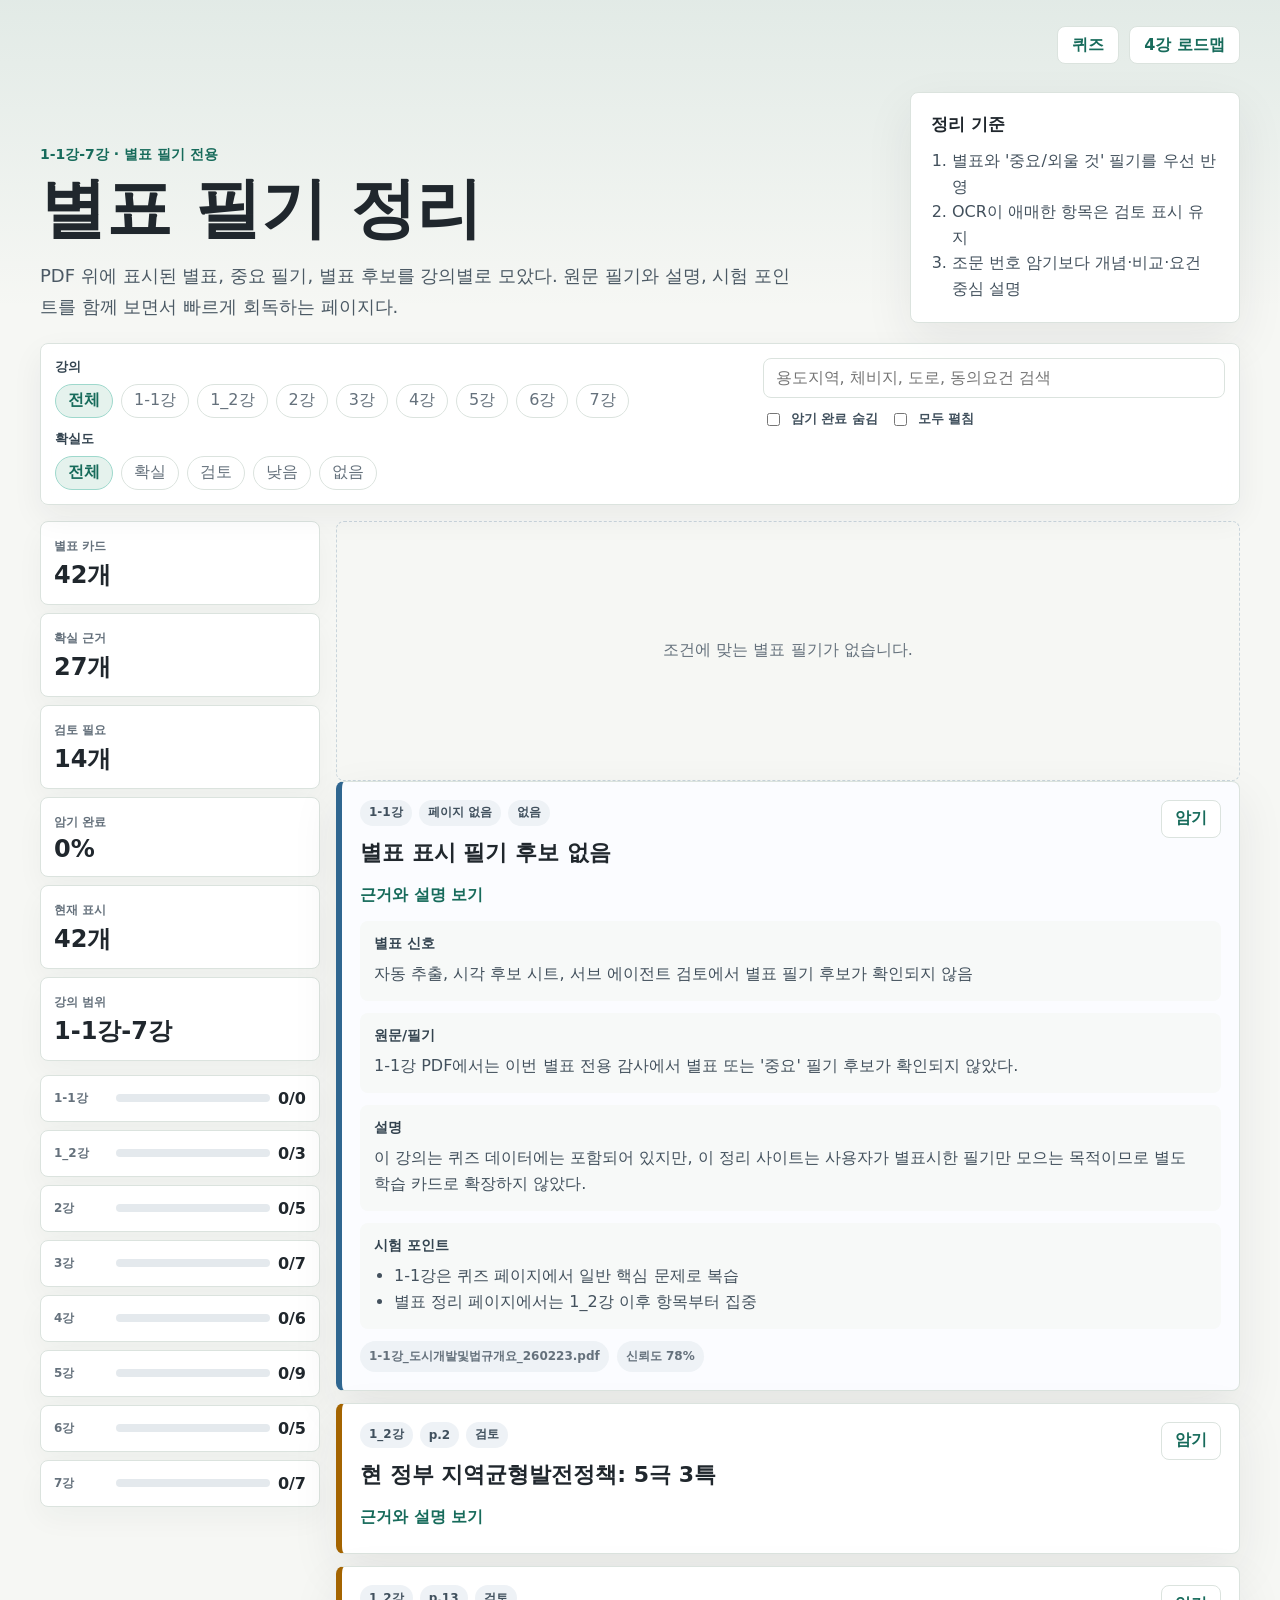
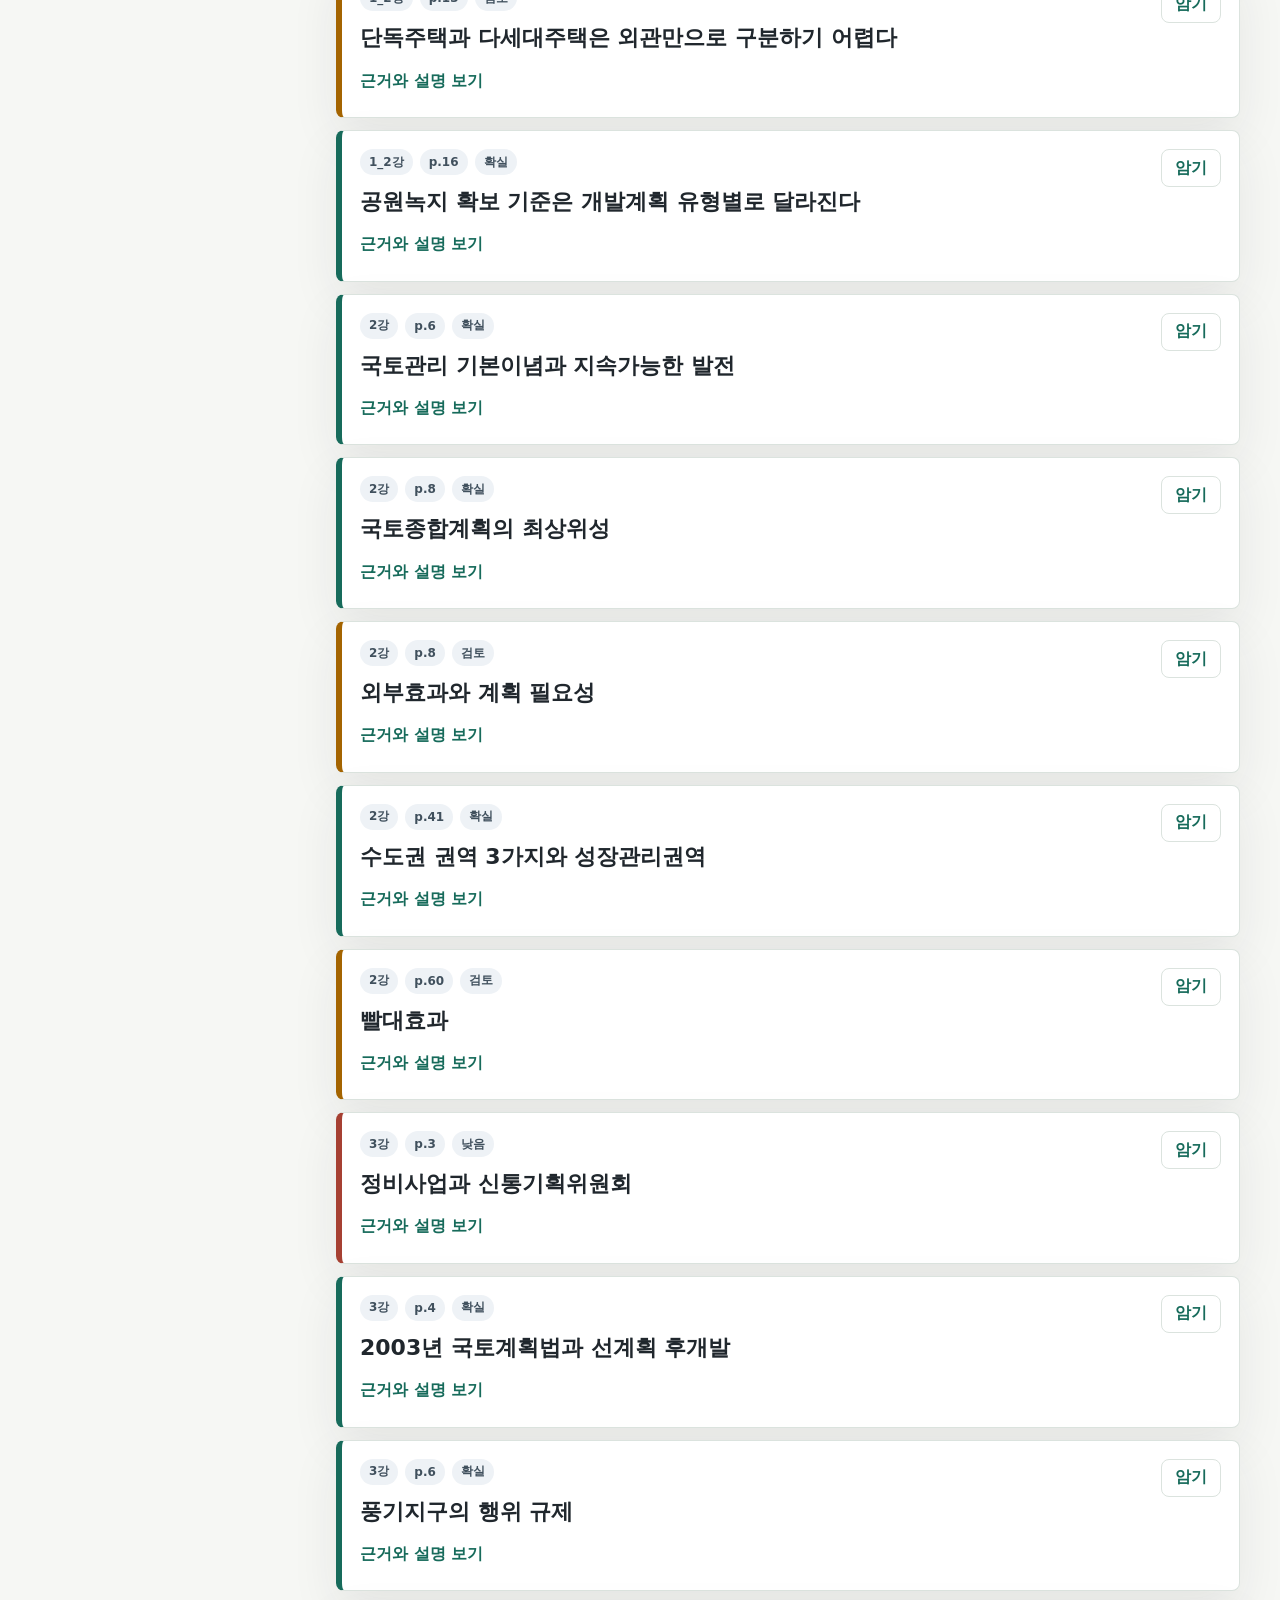
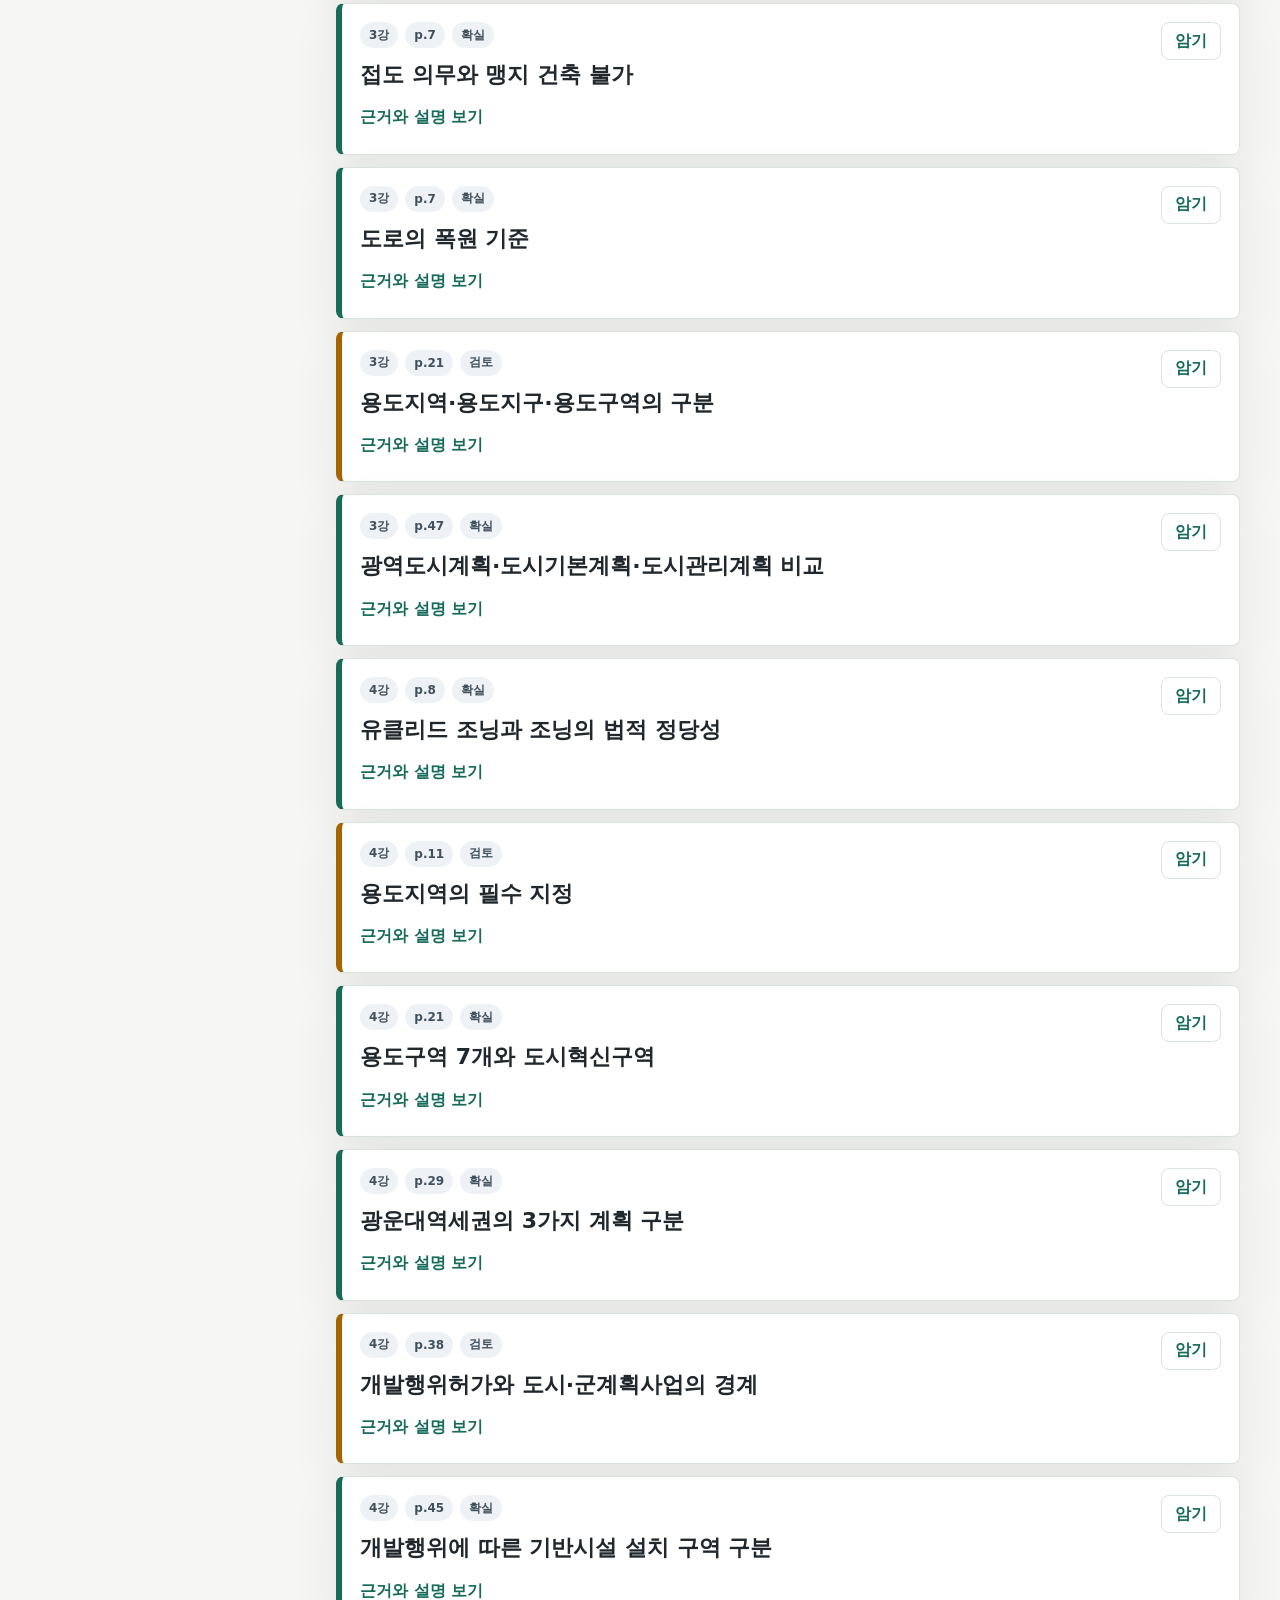
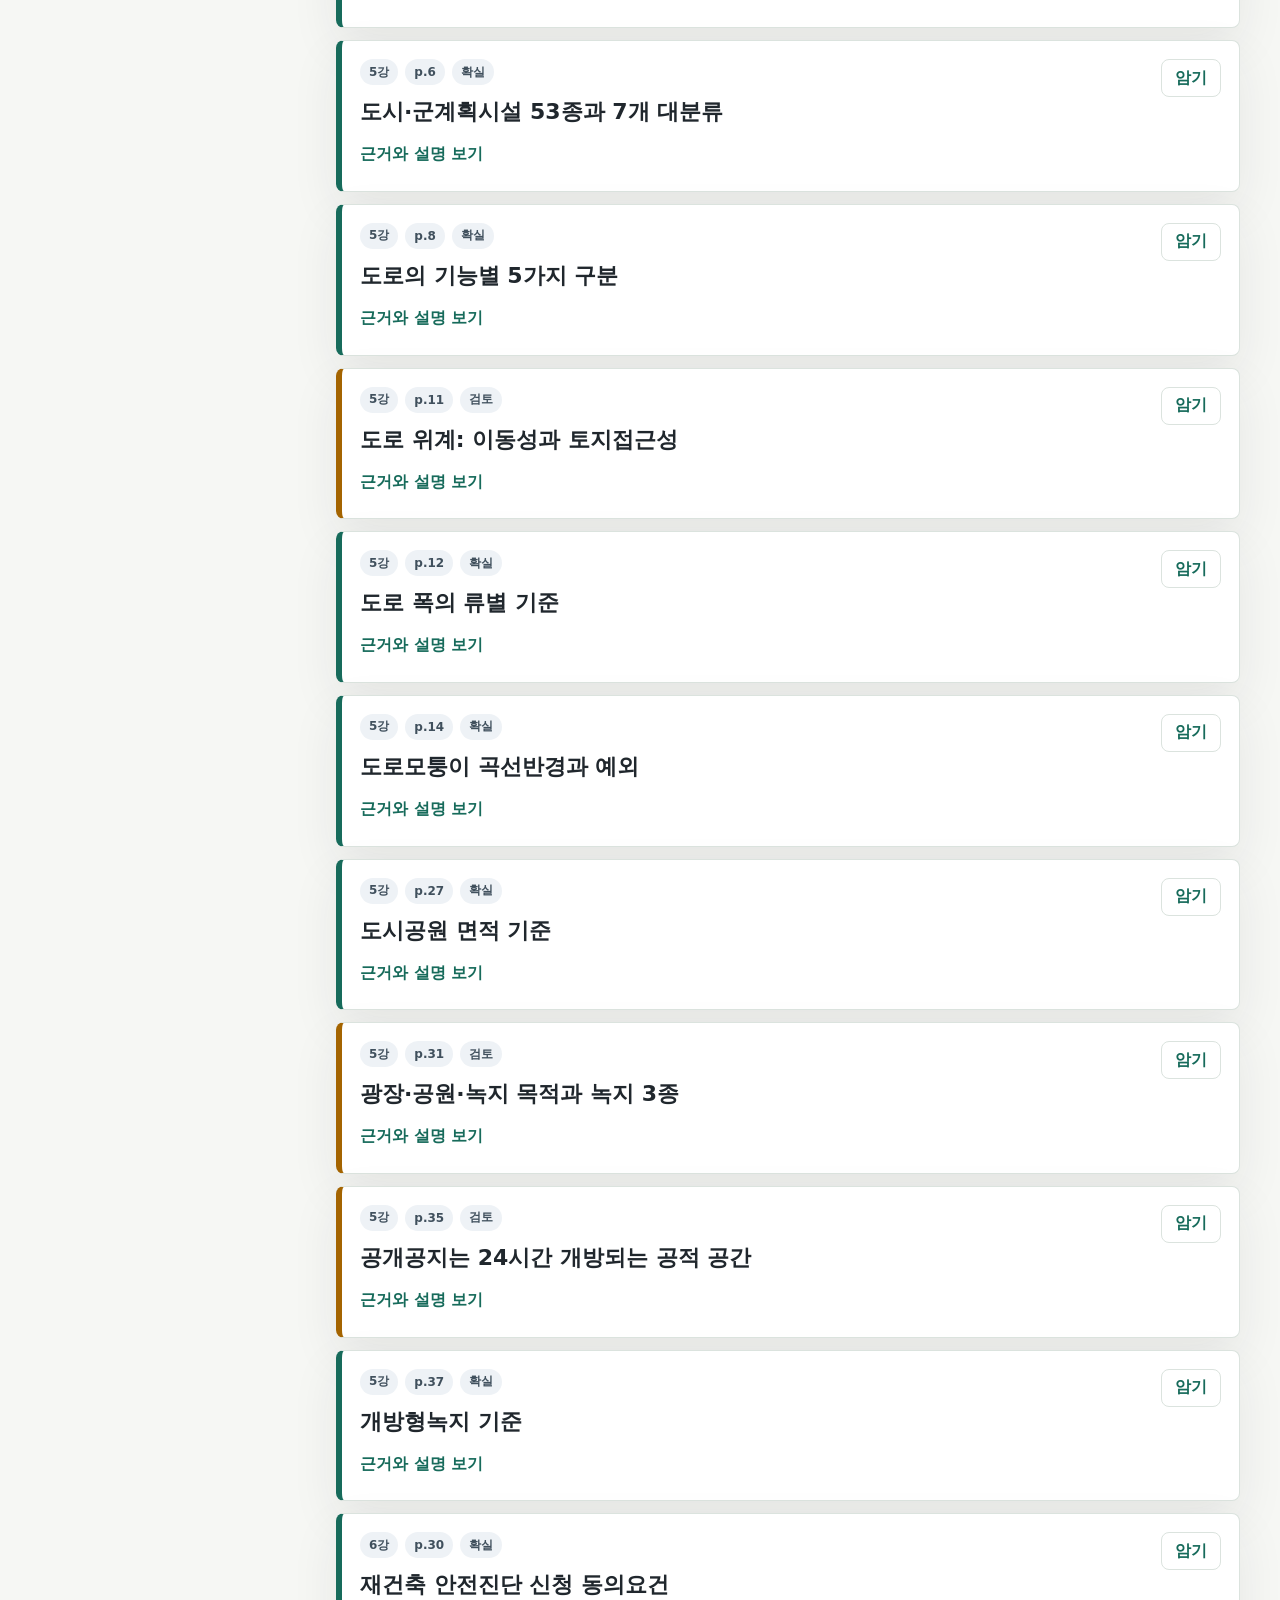
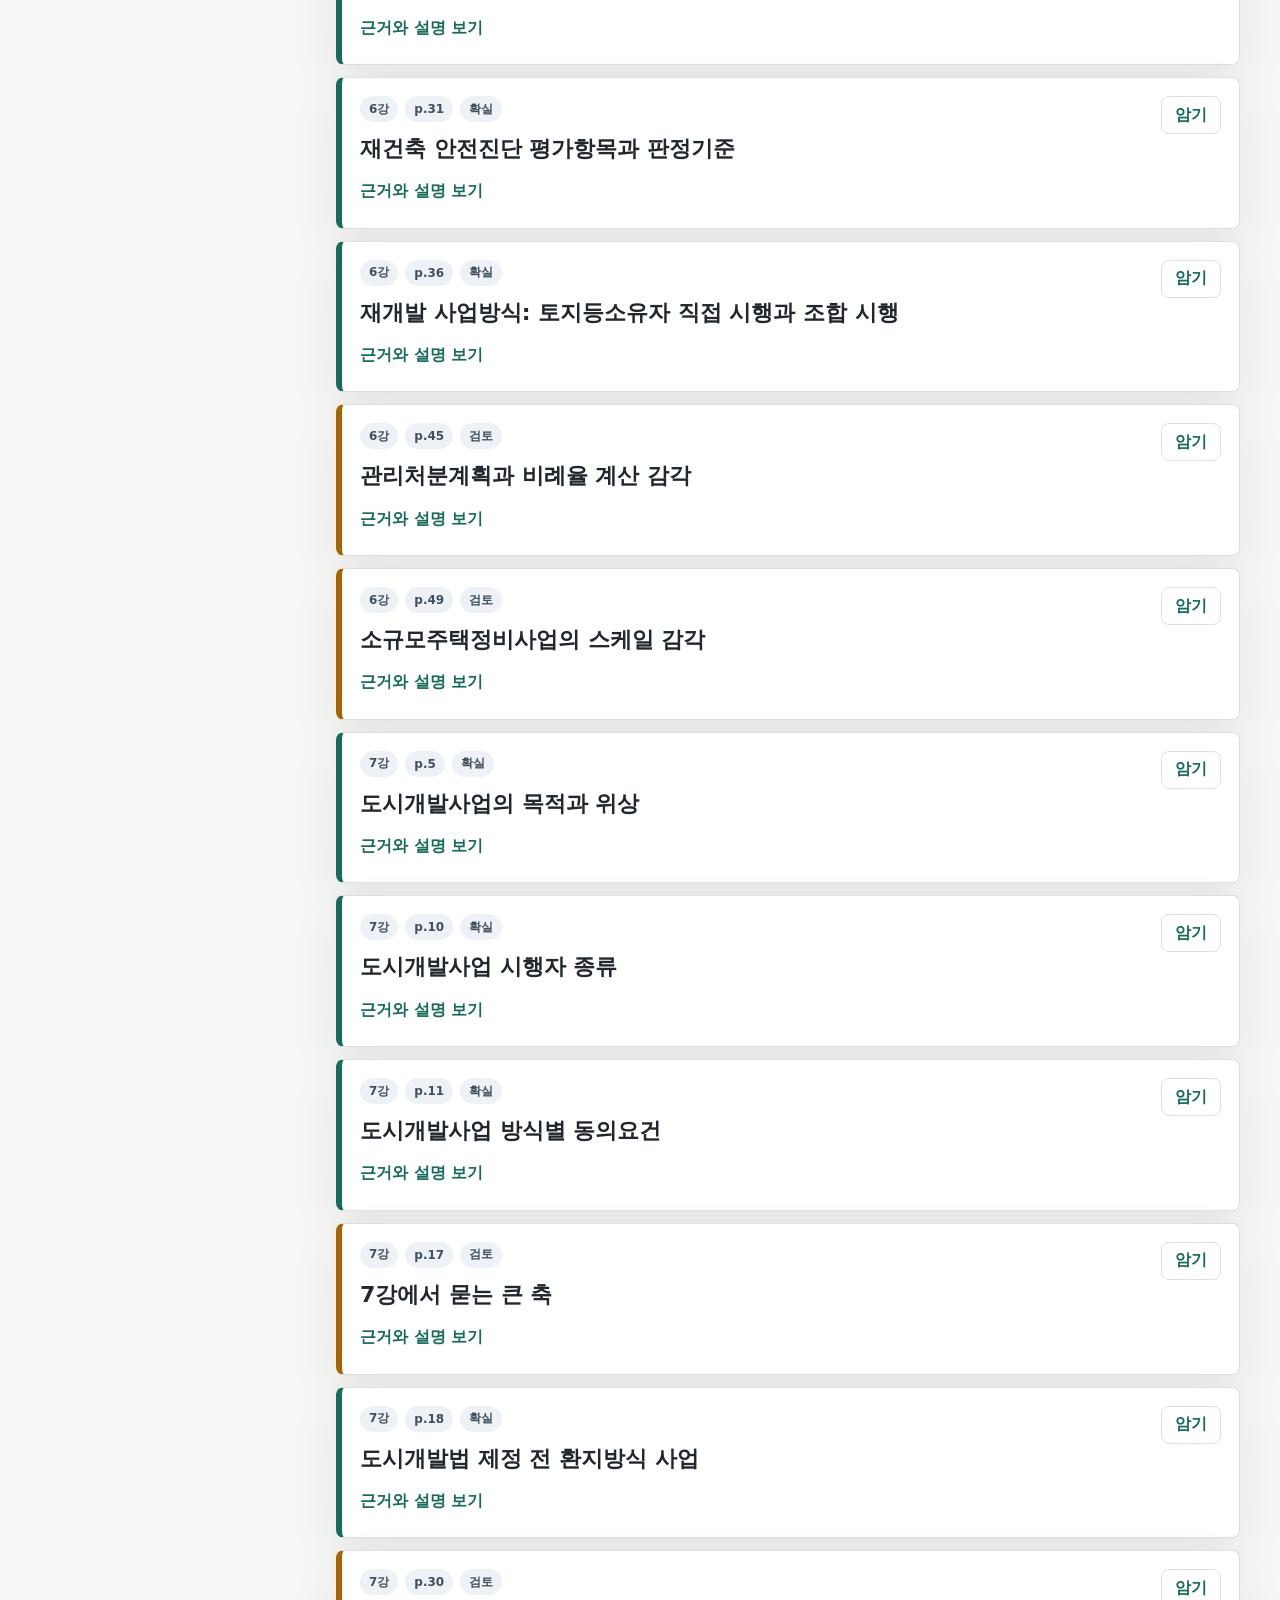
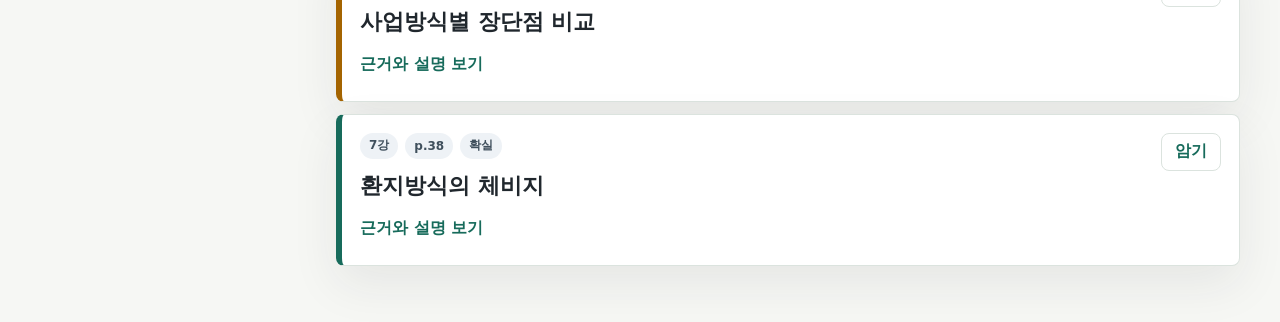
==== star-notes.html @ f8c55ee4 "Add star note study site" ====
<!doctype html>
<html lang="ko">
  <head>
    <meta charset="utf-8" />
    <meta name="viewport" content="width=device-width, initial-scale=1" />
    <title>별표 필기 정리 · 도시개발및법규</title>
    <link rel="stylesheet" href="star-notes.css" />
    <script defer src="star-notes-data.js"></script>
    <script defer src="star-notes.js"></script>
  </head>
  <body>
    <main class="page-shell">
      <nav class="top-links" aria-label="페이지 이동">
        <a href="index.html">퀴즈</a>
        <a href="lecture4-roadmap.html">4강 로드맵</a>
      </nav>

      <header class="hero">
        <div>
          <p class="eyebrow">1-1강-7강 · 별표 필기 전용</p>
          <h1>별표 필기 정리</h1>
          <p class="lead">
            PDF 위에 표시된 별표, 중요 필기, 별표 후보를 강의별로 모았다. 원문 필기와 설명, 시험 포인트를 함께 보면서 빠르게 회독하는 페이지다.
          </p>
        </div>
        <aside class="hero-card" aria-label="정리 기준">
          <h2>정리 기준</h2>
          <ol>
            <li>별표와 '중요/외울 것' 필기를 우선 반영</li>
            <li>OCR이 애매한 항목은 검토 표시 유지</li>
            <li>조문 번호 암기보다 개념·비교·요건 중심 설명</li>
          </ol>
        </aside>
      </header>

      <section class="toolbar" aria-label="필터">
        <div class="filters">
          <div class="filter-block">
            <span>강의</span>
            <div id="lectureFilters" class="chip-grid"></div>
          </div>
          <div class="filter-block">
            <span>확실도</span>
            <div id="certaintyFilters" class="chip-grid"></div>
          </div>
        </div>
        <div class="tools">
          <input id="searchInput" type="search" placeholder="용도지역, 체비지, 도로, 동의요건 검색" autocomplete="off" />
          <div class="toggles">
            <label><input id="hideDone" type="checkbox" /> 암기 완료 숨김</label>
            <label><input id="openAll" type="checkbox" /> 모두 펼침</label>
          </div>
        </div>
      </section>

      <div class="layout">
        <aside class="side-panel" aria-label="학습 현황">
          <section id="summary" class="summary-grid"></section>
          <section id="lectureStats" class="lecture-stats"></section>
        </aside>

        <section aria-label="별표 필기 목록">
          <div id="emptyState" class="empty-state" hidden>조건에 맞는 별표 필기가 없습니다.</div>
          <div id="notesList" class="notes-list"></div>
        </section>
      </div>
    </main>
  </body>
</html>
---- star-notes.css ----
:root {
  color-scheme: light;
  --bg: #f6f7f4;
  --paper: #ffffff;
  --ink: #20272d;
  --muted: #65717c;
  --line: #dbe3de;
  --green: #176b5b;
  --blue: #2f6690;
  --amber: #a46400;
  --red: #a64032;
  --soft-green: #e5f2ed;
  --soft-blue: #e7f0f7;
  --soft-amber: #fff1d8;
  --soft-red: #fbe7e2;
  --shadow: 0 18px 48px rgba(32, 39, 45, 0.08);
}

* {
  box-sizing: border-box;
}

body {
  margin: 0;
  background:
    linear-gradient(180deg, rgba(23, 107, 91, 0.09), transparent 310px),
    var(--bg);
  color: var(--ink);
  font-family:
    "Pretendard",
    "Noto Sans KR",
    "Segoe UI",
    system-ui,
    sans-serif;
}

button,
input {
  font: inherit;
}

button {
  border: 1px solid var(--line);
  border-radius: 8px;
  background: var(--paper);
  color: var(--ink);
  cursor: pointer;
}

button:hover,
a:hover {
  border-color: var(--green);
}

.page-shell {
  width: min(1200px, calc(100% - 32px));
  margin: 0 auto;
  padding: 26px 0 56px;
}

.top-links {
  display: flex;
  justify-content: flex-end;
  gap: 10px;
  margin-bottom: 28px;
}

.top-links a {
  display: inline-flex;
  align-items: center;
  min-height: 38px;
  padding: 0 14px;
  border: 1px solid var(--line);
  border-radius: 8px;
  background: var(--paper);
  color: var(--green);
  font-weight: 800;
  text-decoration: none;
}

.hero {
  display: grid;
  grid-template-columns: minmax(0, 1fr) 330px;
  gap: 22px;
  align-items: end;
  margin-bottom: 20px;
}

.eyebrow {
  margin: 0 0 10px;
  color: var(--green);
  font-size: 14px;
  font-weight: 900;
}

h1 {
  margin: 0;
  font-size: clamp(34px, 6vw, 66px);
  line-height: 1.05;
  letter-spacing: 0;
}

.lead {
  max-width: 760px;
  margin: 18px 0 0;
  color: #4b5964;
  font-size: 18px;
  line-height: 1.7;
}

.hero-card {
  padding: 20px;
  border: 1px solid var(--line);
  border-radius: 8px;
  background: var(--paper);
  box-shadow: var(--shadow);
}

.hero-card h2 {
  margin: 0 0 12px;
  font-size: 17px;
}

.hero-card ol {
  margin: 0;
  padding-left: 21px;
  color: #43515d;
  line-height: 1.6;
}

.toolbar {
  position: sticky;
  top: 0;
  z-index: 5;
  display: grid;
  grid-template-columns: 1.5fr 1fr;
  gap: 14px;
  padding: 14px;
  border: 1px solid var(--line);
  border-radius: 8px;
  background: rgba(255, 255, 255, 0.92);
  box-shadow: 0 12px 32px rgba(32, 39, 45, 0.06);
  backdrop-filter: blur(12px);
}

.filters {
  display: grid;
  gap: 12px;
}

.filter-block span,
.toggles label {
  display: block;
  margin-bottom: 8px;
  color: #344450;
  font-size: 13px;
  font-weight: 800;
}

.chip-grid {
  display: flex;
  flex-wrap: wrap;
  gap: 8px;
}

.chip {
  min-height: 34px;
  padding: 0 12px;
  border-radius: 999px;
  color: var(--muted);
}

.chip.active {
  color: var(--green);
  border-color: #9ed8cc;
  background: var(--soft-green);
  font-weight: 800;
}

.tools {
  display: grid;
  grid-template-rows: auto auto 1fr;
  gap: 12px;
}

#searchInput {
  width: 100%;
  min-height: 40px;
  padding: 0 12px;
  border: 1px solid var(--line);
  border-radius: 8px;
}

.toggles {
  display: flex;
  flex-wrap: wrap;
  gap: 12px;
}

.toggles label {
  display: inline-flex;
  align-items: center;
  gap: 8px;
  margin: 0;
  color: #40505d;
}

.layout {
  display: grid;
  grid-template-columns: 280px minmax(0, 1fr);
  gap: 16px;
  margin-top: 16px;
}

.side-panel {
  display: grid;
  align-content: start;
  gap: 14px;
}

.summary-grid,
.lecture-stats {
  display: grid;
  gap: 8px;
}

.summary-grid article,
.lecture-row {
  min-width: 0;
  padding: 13px;
  border: 1px solid var(--line);
  border-radius: 8px;
  background: var(--paper);
  box-shadow: 0 12px 28px rgba(32, 39, 45, 0.04);
}

.summary-grid span,
.lecture-row span {
  color: var(--muted);
  font-size: 12px;
  font-weight: 800;
}

.summary-grid strong {
  display: block;
  margin-top: 4px;
  font-size: 24px;
}

.lecture-row {
  display: grid;
  grid-template-columns: 54px 1fr auto;
  align-items: center;
  gap: 8px;
  width: 100%;
  text-align: left;
}

.mini-track {
  height: 8px;
  overflow: hidden;
  border-radius: 999px;
  background: #e4e9ed;
}

.mini-track div {
  height: 100%;
  background: linear-gradient(90deg, var(--green), var(--blue));
}

.notes-list {
  display: grid;
  gap: 12px;
}

.note-card {
  border: 1px solid var(--line);
  border-left: 6px solid var(--green);
  border-radius: 8px;
  background: var(--paper);
  box-shadow: var(--shadow);
}

.note-card.review {
  border-left-color: var(--amber);
}

.note-card.uncertain {
  border-left-color: var(--red);
}

.note-card.none {
  border-left-color: var(--blue);
  background: #fbfcff;
}

.note-card.done {
  opacity: 0.74;
}

.note-head {
  display: grid;
  grid-template-columns: minmax(0, 1fr) auto;
  gap: 14px;
  align-items: start;
  padding: 18px 18px 10px;
}

.meta-line {
  display: flex;
  flex-wrap: wrap;
  gap: 7px;
}

.meta-line span {
  display: inline-flex;
  align-items: center;
  min-height: 26px;
  padding: 0 9px;
  border-radius: 999px;
  background: #eef2f6;
  color: #40505d;
  font-size: 12px;
  font-weight: 800;
}

.note-head h2 {
  margin: 12px 0 0;
  font-size: 22px;
  line-height: 1.35;
  word-break: keep-all;
}

.done-btn {
  min-height: 38px;
  padding: 0 13px;
  color: var(--green);
  font-weight: 800;
}

.done-btn.active {
  border-color: #9ed8cc;
  background: var(--soft-green);
}

details {
  padding: 0 18px 18px;
}

summary {
  display: inline-flex;
  min-height: 36px;
  align-items: center;
  color: var(--green);
  font-weight: 900;
  cursor: pointer;
}

.note-body {
  display: grid;
  gap: 12px;
  margin-top: 8px;
}

.note-body section {
  padding: 14px;
  border-radius: 8px;
  background: #f7f9f8;
}

.note-body h3 {
  margin: 0 0 8px;
  color: #344450;
  font-size: 14px;
}

.note-body p,
.note-body li {
  margin: 0;
  color: #43515d;
  line-height: 1.62;
  word-break: keep-all;
}

.note-body ul {
  margin: 0;
  padding-left: 20px;
}

.note-body footer {
  display: flex;
  flex-wrap: wrap;
  gap: 8px;
  color: var(--muted);
  font-size: 12px;
  font-weight: 800;
}

.note-body footer span {
  padding: 7px 9px;
  border-radius: 999px;
  background: #eef2f6;
}

.empty-state {
  min-height: 260px;
  display: grid;
  place-items: center;
  border: 1px dashed #c9d5dc;
  border-radius: 8px;
  color: var(--muted);
  text-align: center;
}

@media (max-width: 940px) {
  .hero,
  .toolbar,
  .layout {
    grid-template-columns: 1fr;
  }

  .toolbar {
    position: static;
  }

  .side-panel {
    grid-template-columns: 1fr 1fr;
  }
}

@media (max-width: 640px) {
  .page-shell {
    width: min(100% - 20px, 1200px);
    padding-top: 16px;
  }

  .top-links {
    justify-content: flex-start;
    flex-wrap: wrap;
  }

  .side-panel,
  .lecture-row,
  .note-head {
    grid-template-columns: 1fr;
  }

  .note-head h2 {
    font-size: 19px;
  }

  .done-btn {
    width: 100%;
  }
}
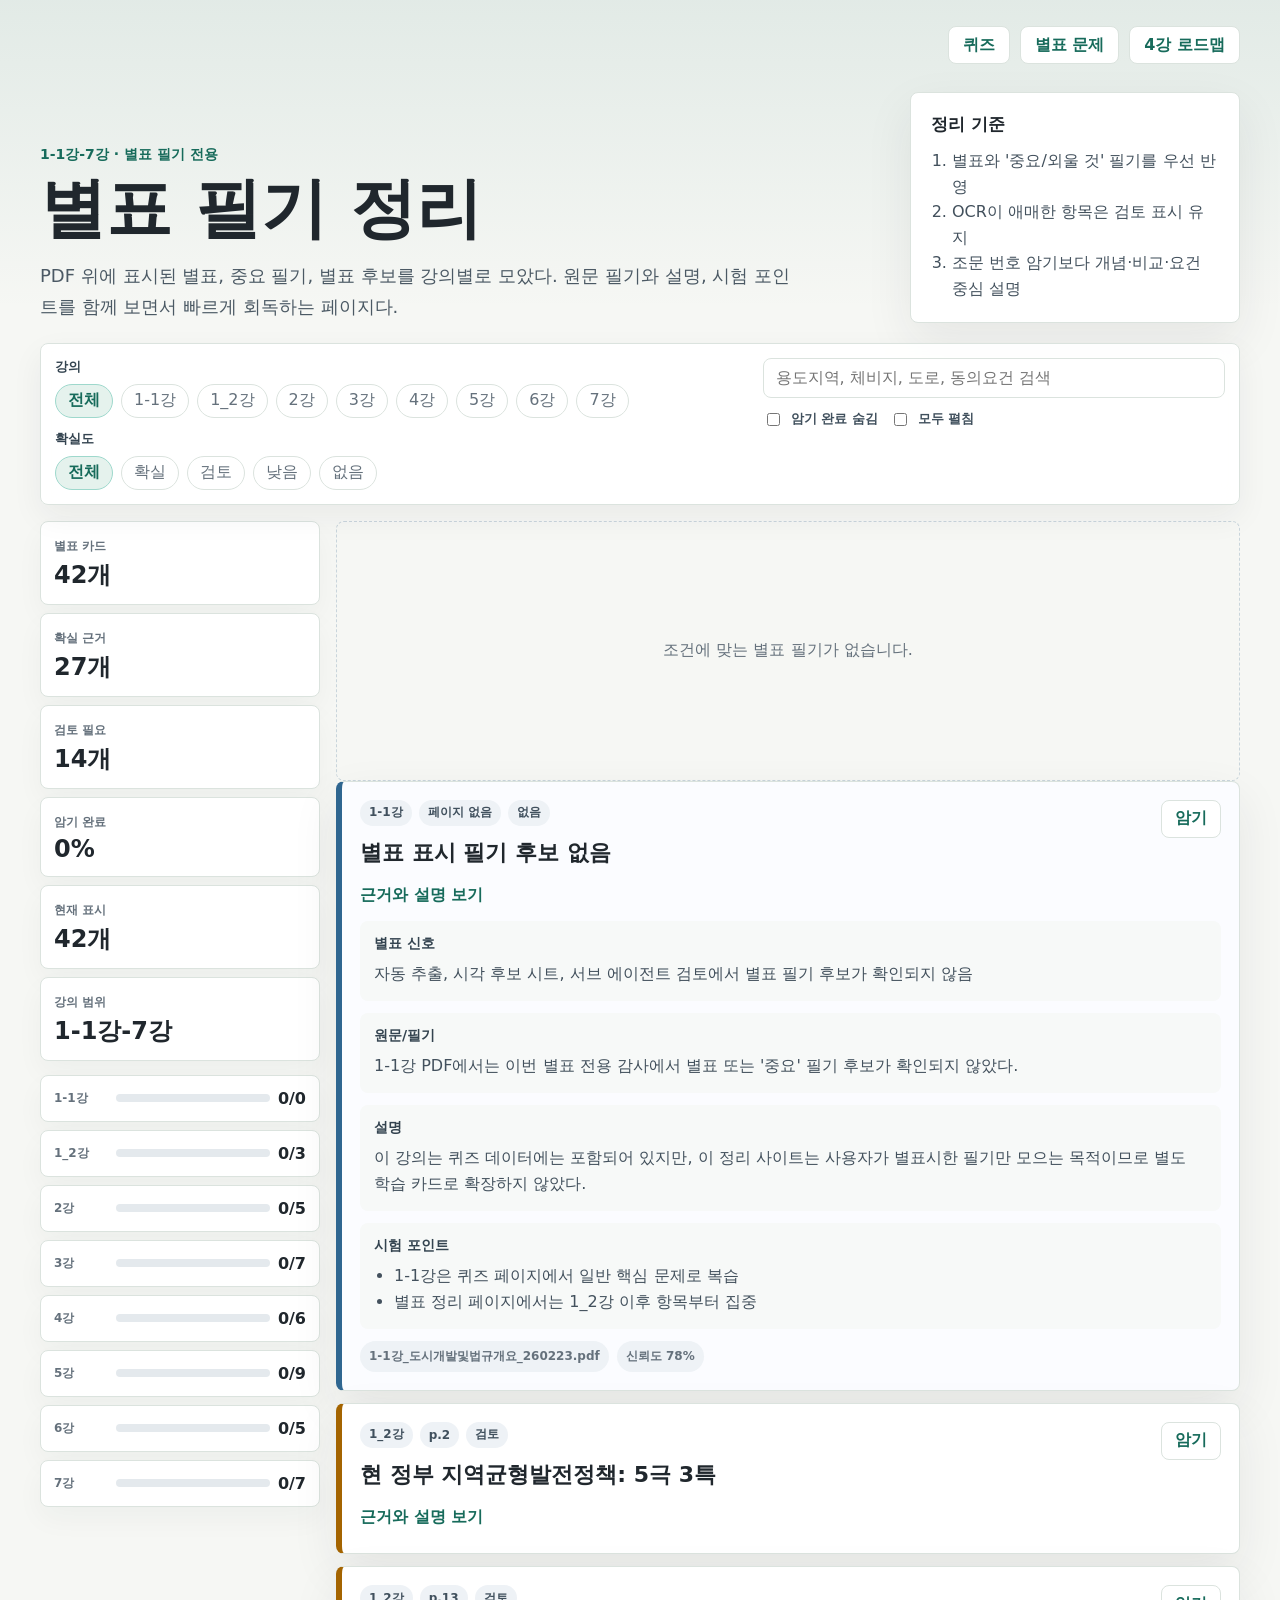
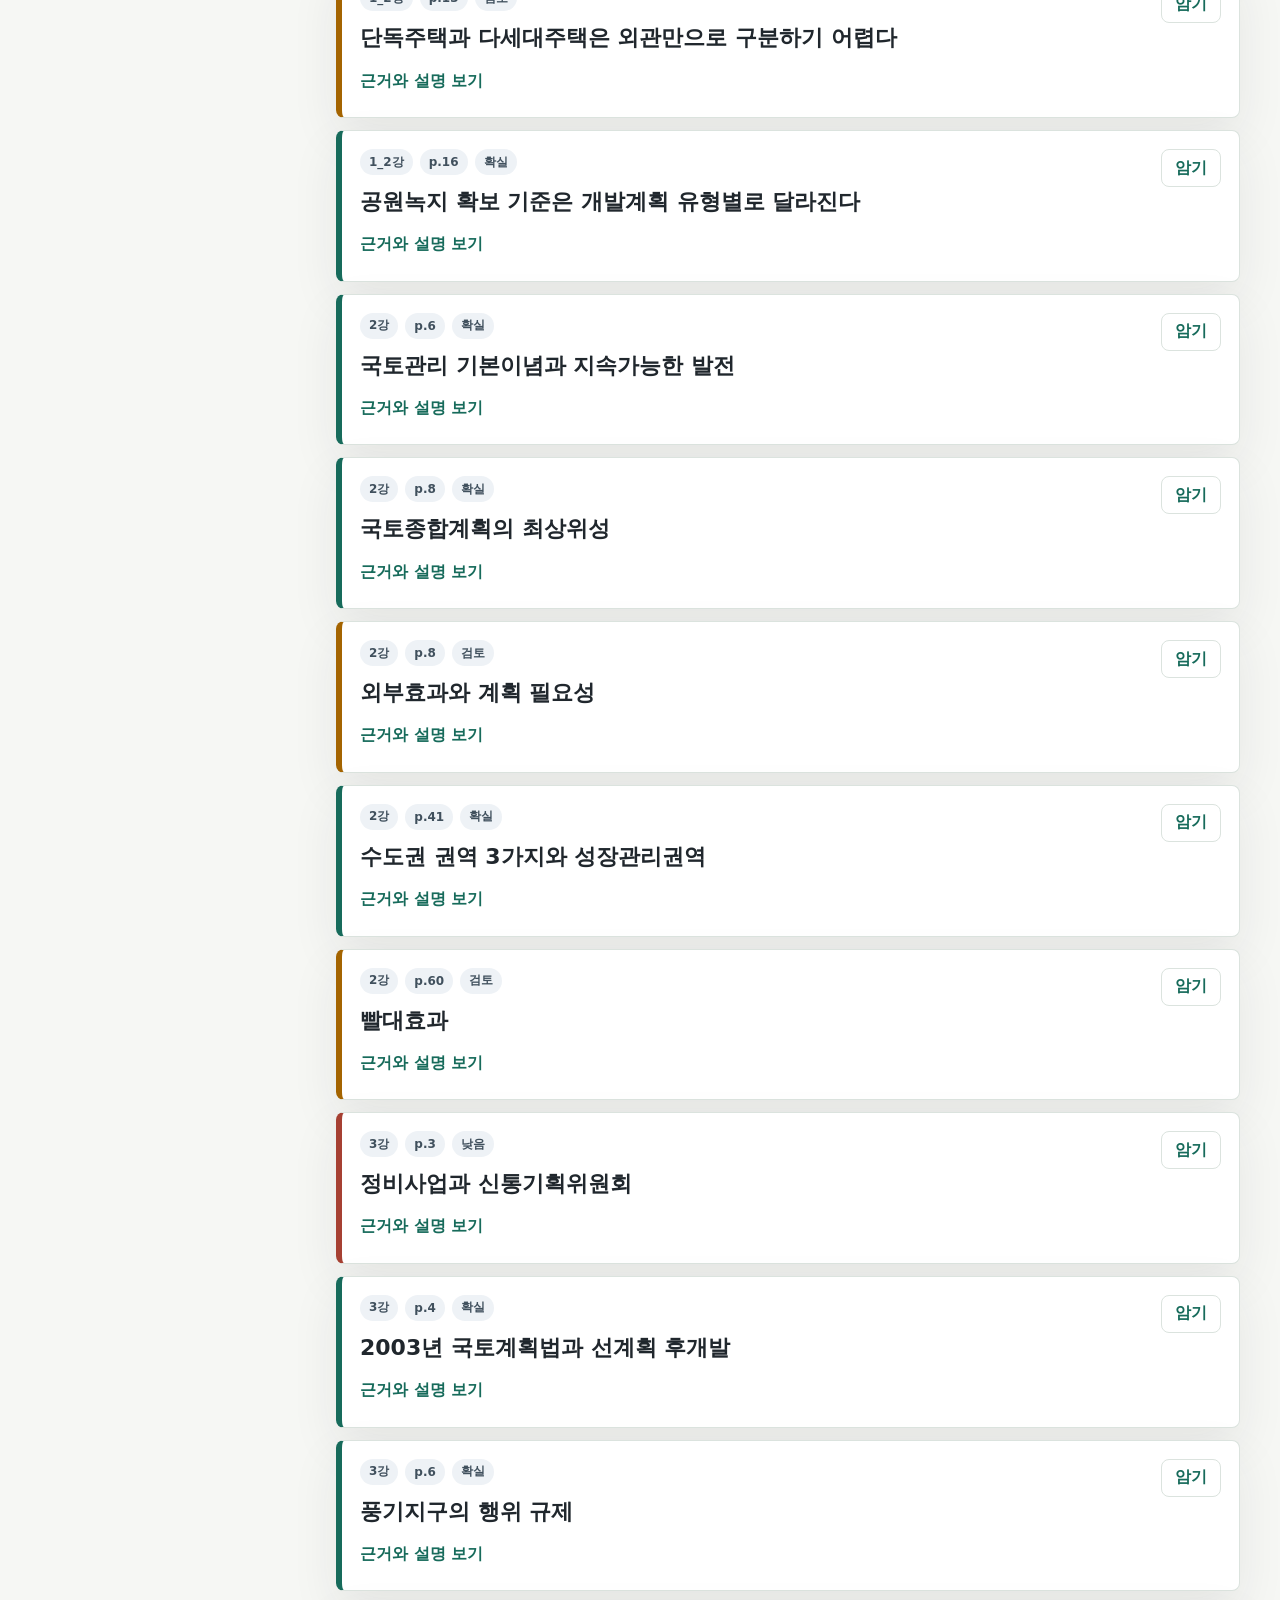
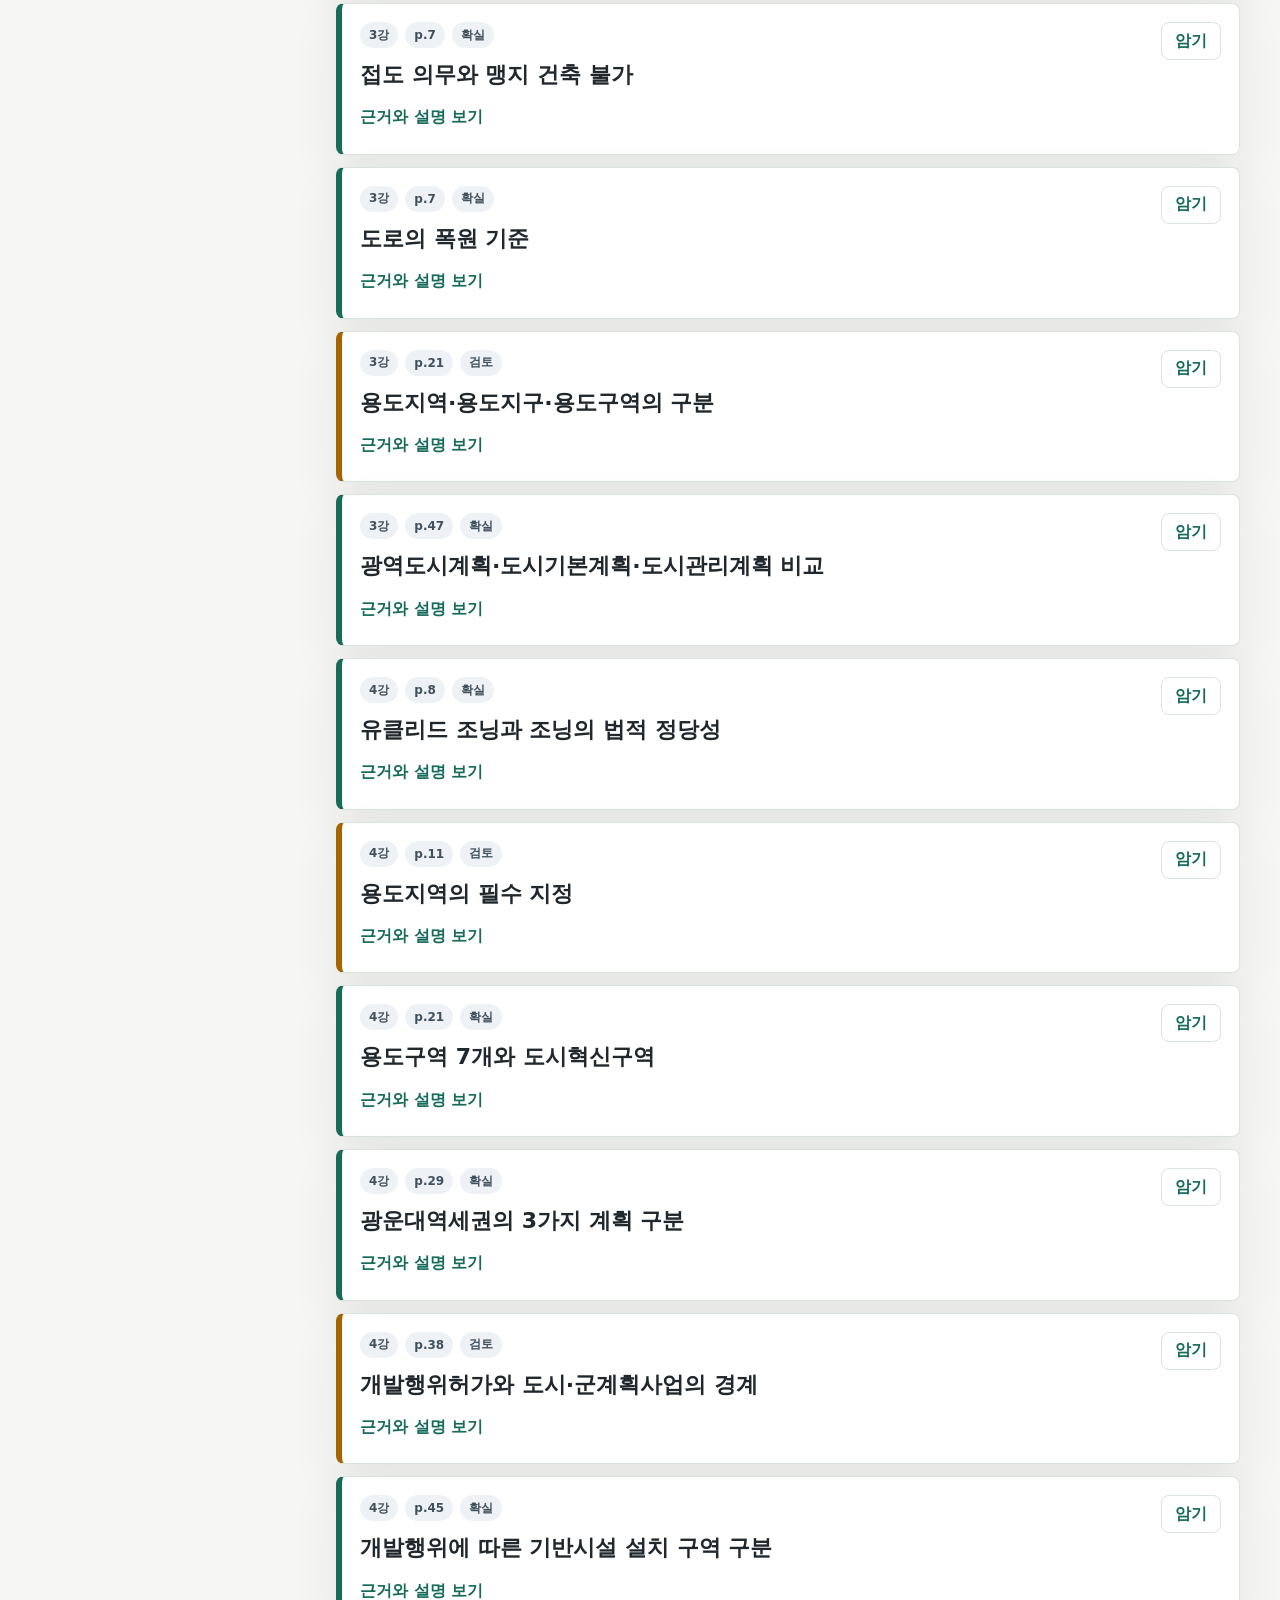
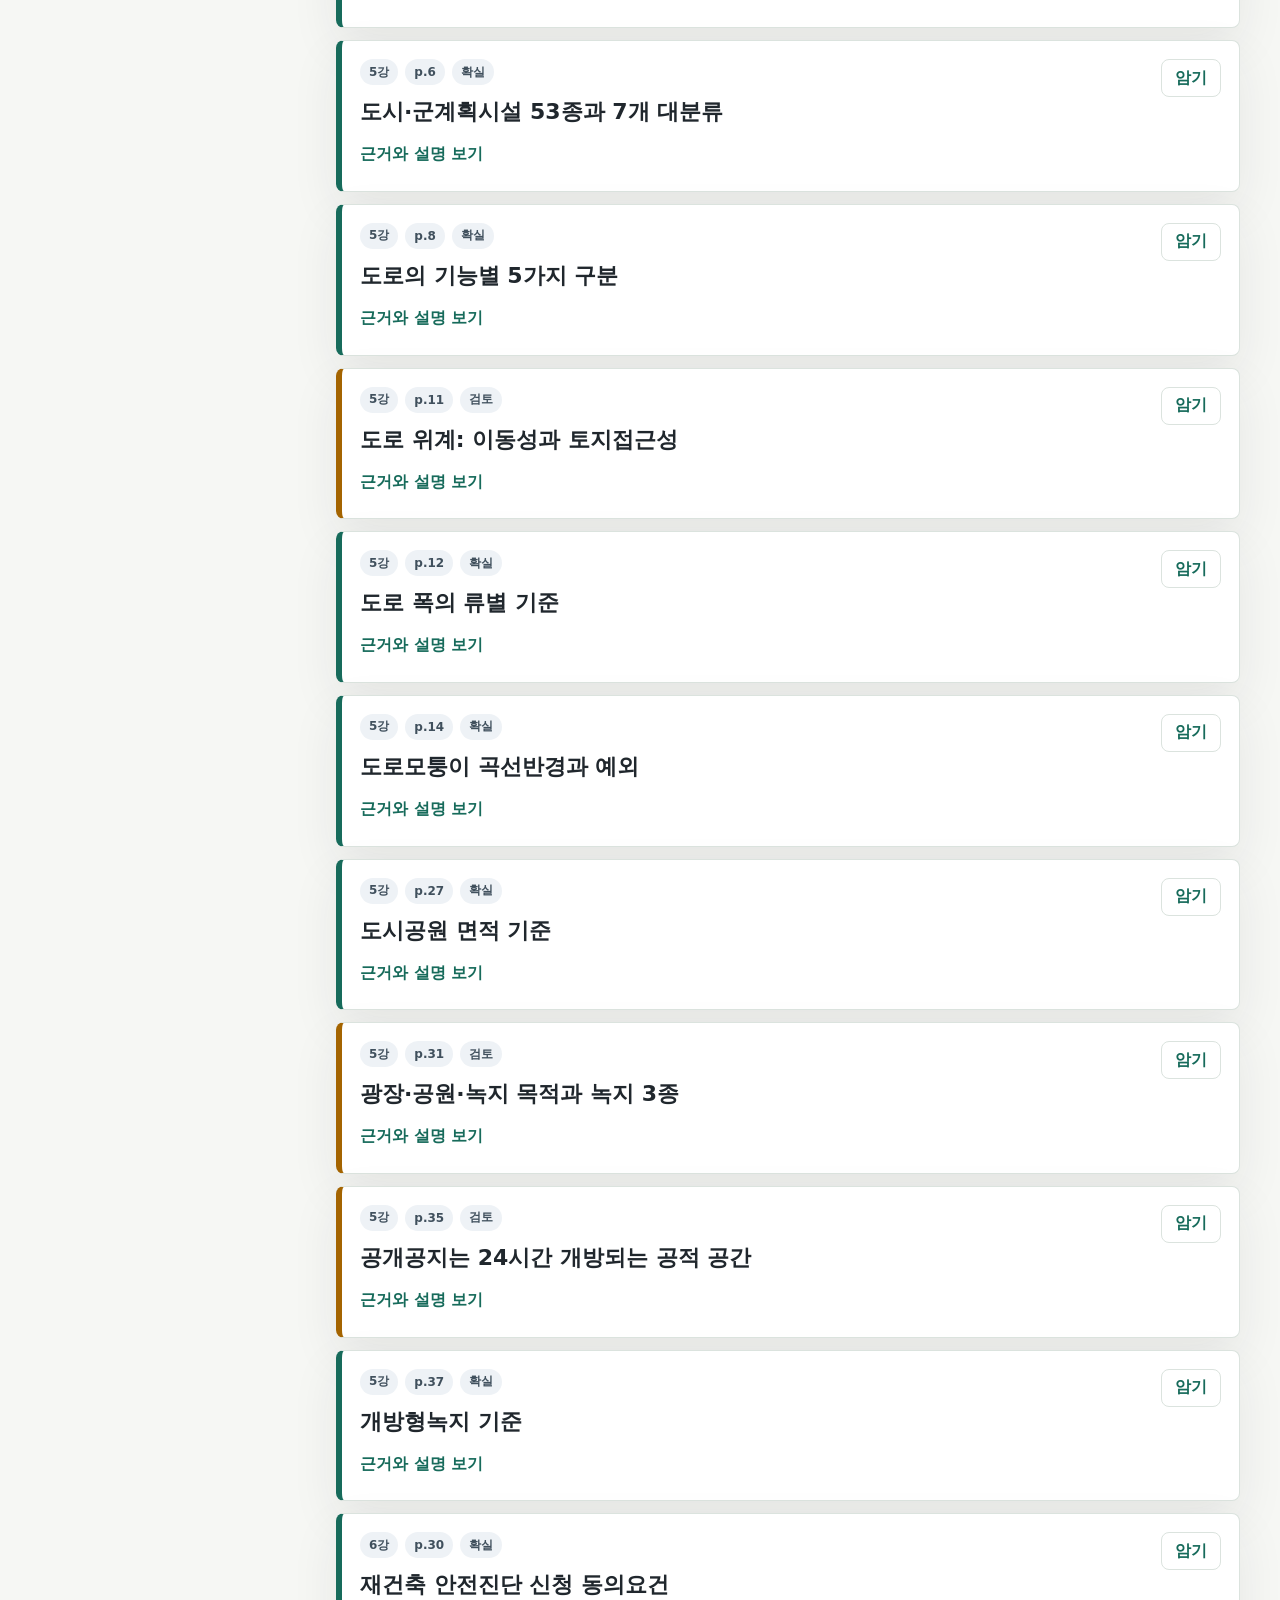
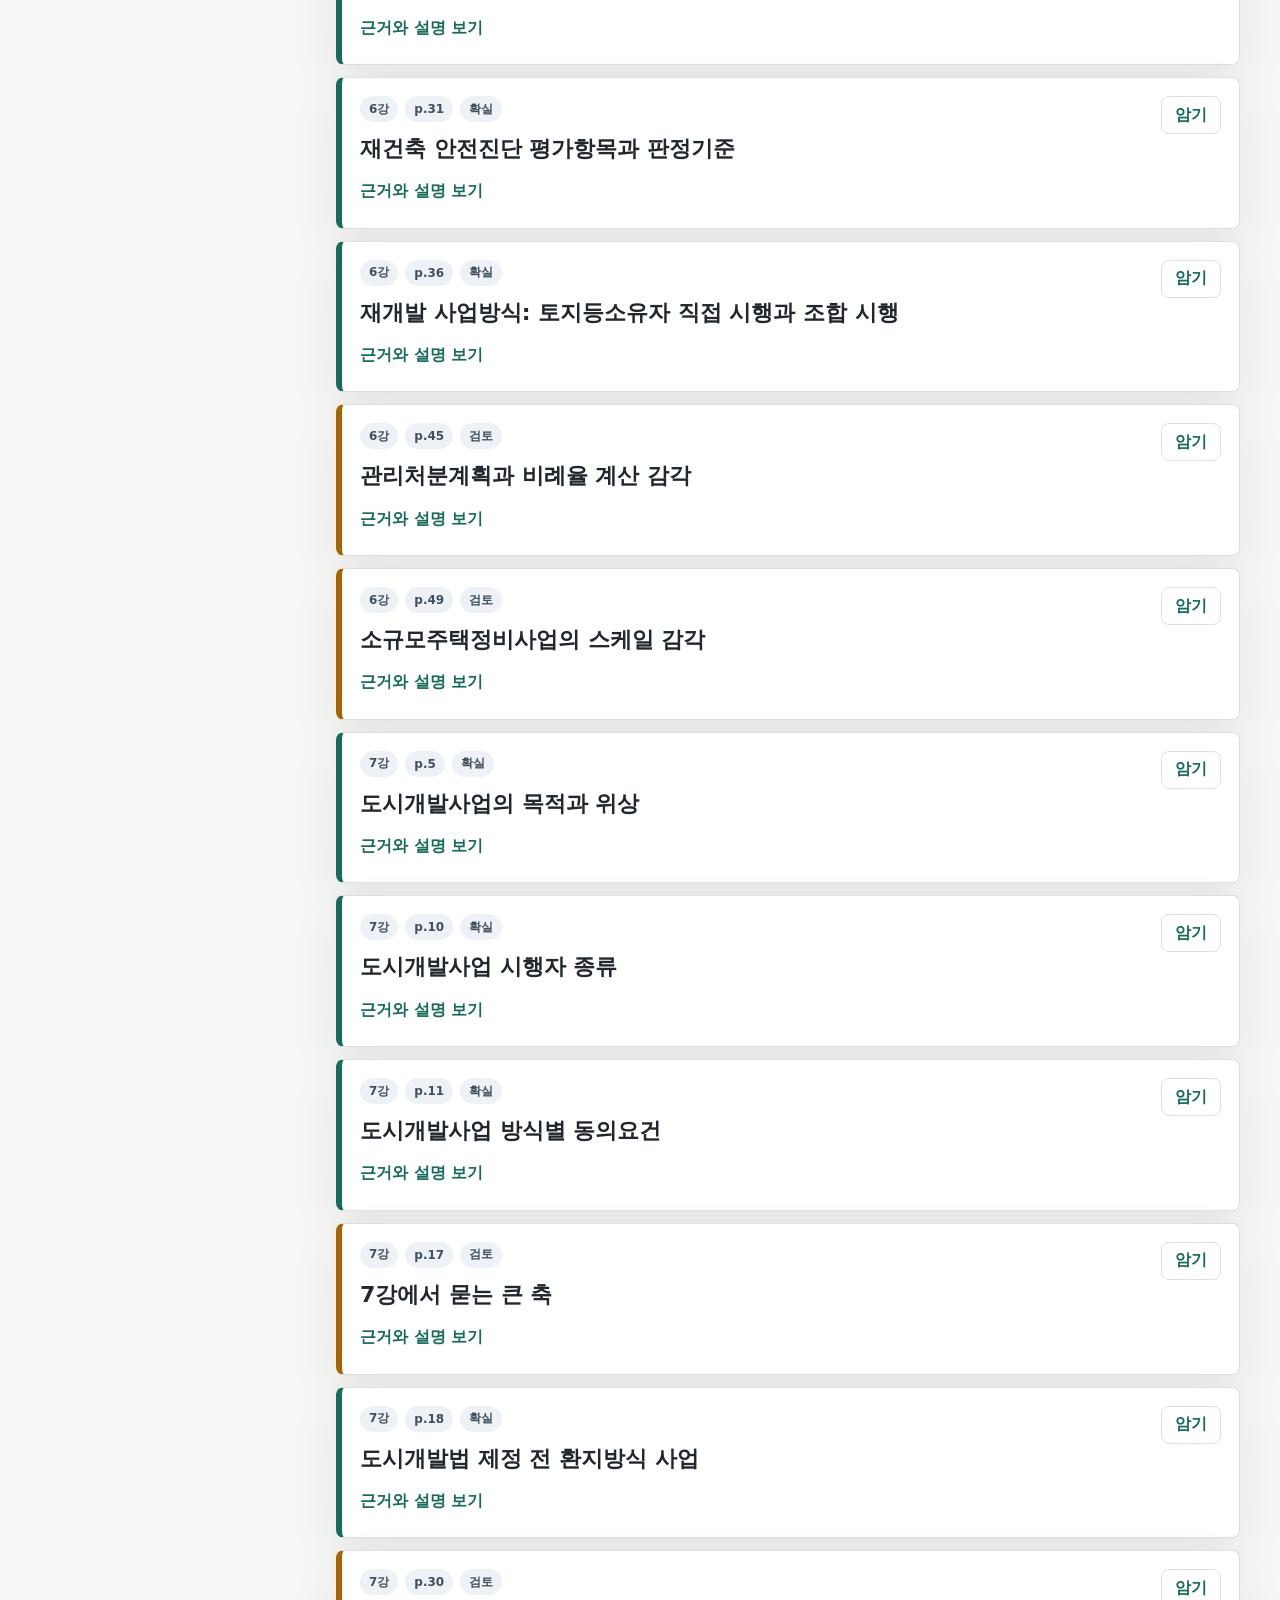
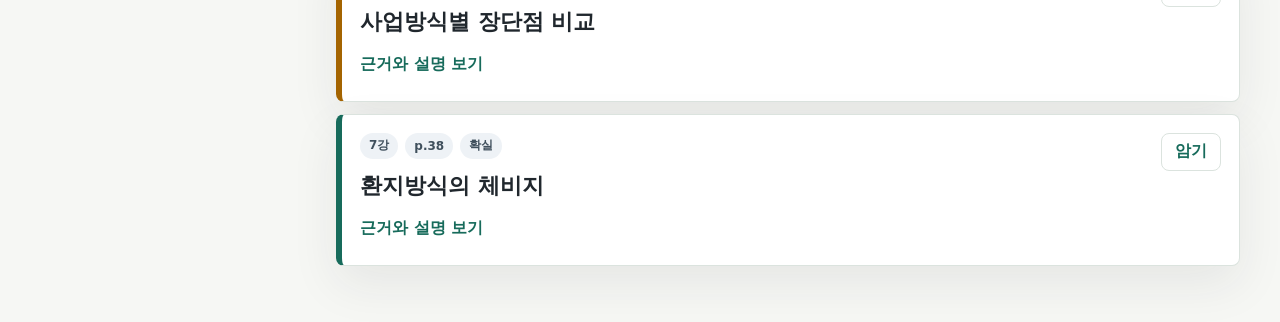
==== commit 00844bfb: "Add star note prediction quiz" ====
--- a/star-notes.html
+++ b/star-notes.html
@@ -12,6 +12,7 @@
     <main class="page-shell">
       <nav class="top-links" aria-label="페이지 이동">
         <a href="index.html">퀴즈</a>
+        <a href="star-quiz.html">별표 문제</a>
         <a href="lecture4-roadmap.html">4강 로드맵</a>
       </nav>
 
